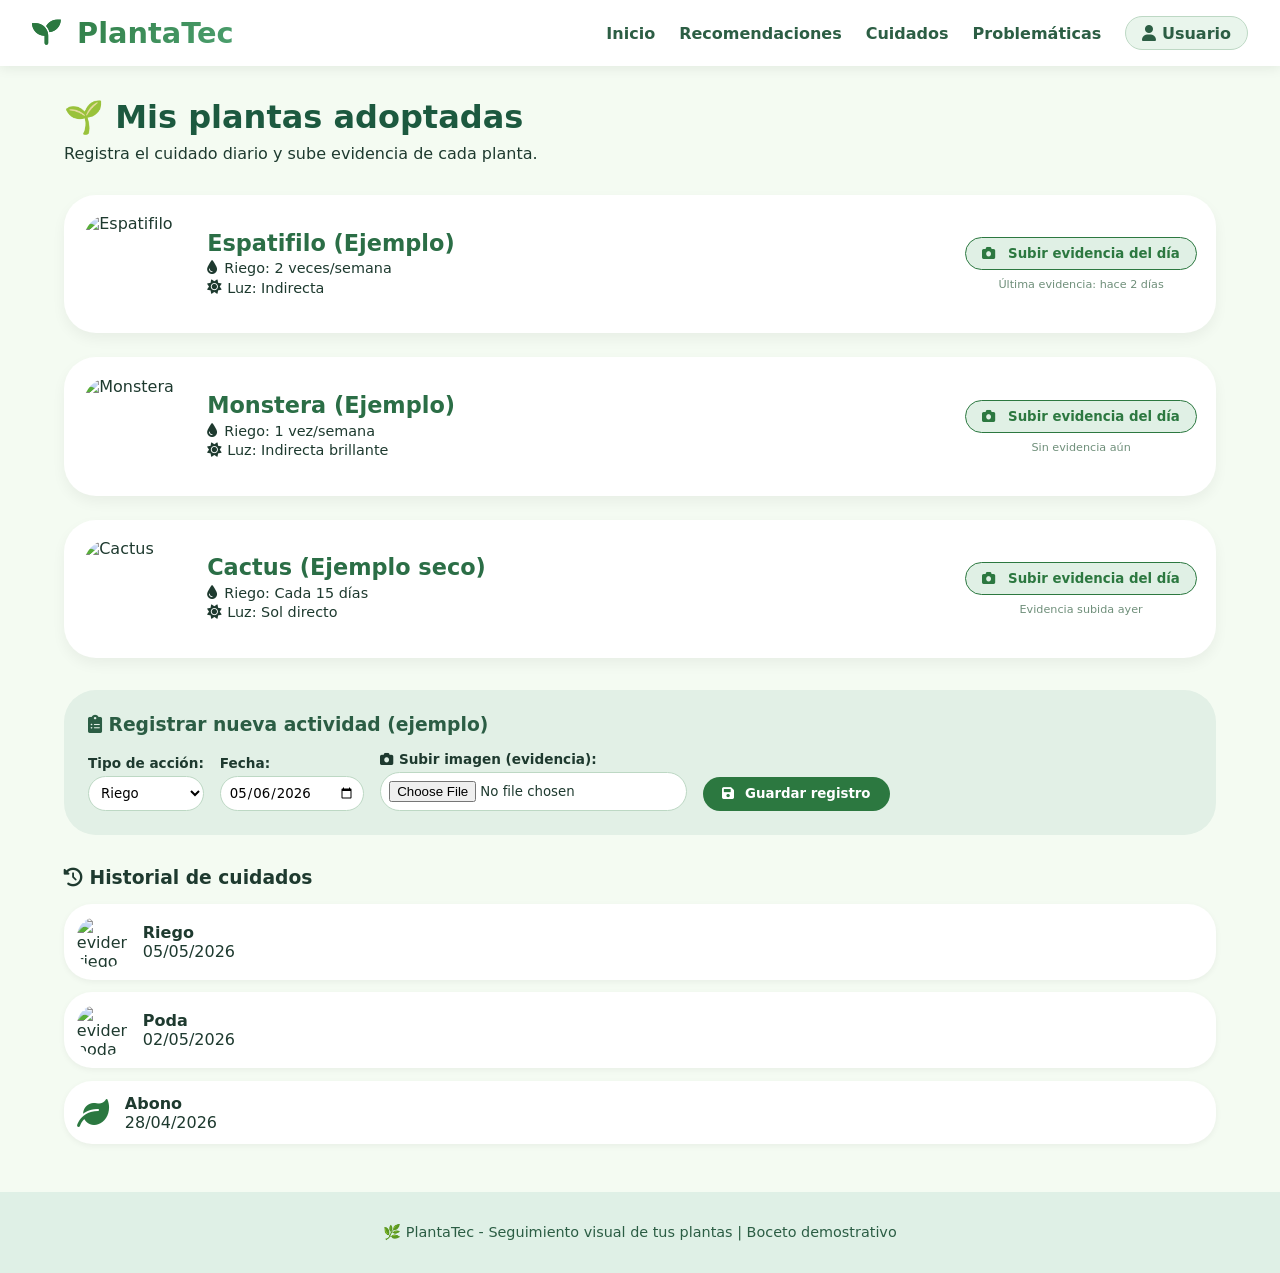
==== cuidados.html @ f68d7072 "first commit" ====
<!DOCTYPE html>
<html lang="es">
<head>
    <meta charset="UTF-8">
    <meta name="viewport" content="width=device-width, initial-scale=1.0">
    <title>PlantaTec | Cuidados</title>
    <link rel="stylesheet" href="cuidados.css">
    <link rel="stylesheet" href="https://cdnjs.cloudflare.com/ajax/libs/font-awesome/6.0.0-beta3/css/all.min.css">
</head>
<body>
    <nav class="navbar">
        <div class="logo"><i class="fas fa-seedling"></i> PlantaTec</div>
        <div class="nav-links">
            <a href="index.html">Inicio</a>
            <a href="recomendaciones.html">Recomendaciones</a>
            <a href="cuidados.html">Cuidados</a>
            <a href="problematicas.html">Problemáticas</a>
            <a href="#" class="btn-user"><i class="fas fa-user"></i> Usuario</a>
        </div>
    </nav>

    <div class="container">
        <h1>🌱 Mis plantas adoptadas</h1>
        <p>Registra el cuidado diario y sube evidencia de cada planta.</p>

        <!-- Lista de plantas (cards con ícono de cámara para evidencia) -->
        <div class="plantas-adoptadas">
            <!-- Card Planta 1 -->
            <div class="planta-card">
                <img src="https://images.unsplash.com/photo-1592150621744-aca64f48394a?w=200&h=150&fit=crop" alt="Espatifilo">
                <div class="info">
                    <h3>Espatifilo (Ejemplo)</h3>
                    <p><i class="fas fa-tint"></i> Riego: 2 veces/semana</p>
                    <p><i class="fas fa-sun"></i> Luz: Indirecta</p>
                </div>
                <div class="evidencia">
                    <button class="btn-camara"><i class="fas fa-camera"></i> Subir evidencia del día</button>
                    <small>Última evidencia: hace 2 días</small>
                </div>
            </div>
            <!-- Card Planta 2 -->
            <div class="planta-card">
                <img src="https://images.unsplash.com/photo-1614594978485-ca3fc7f1d5a2?w=200&h=150&fit=crop" alt="Monstera">
                <div class="info">
                    <h3>Monstera (Ejemplo)</h3>
                    <p><i class="fas fa-tint"></i> Riego: 1 vez/semana</p>
                    <p><i class="fas fa-sun"></i> Luz: Indirecta brillante</p>
                </div>
                <div class="evidencia">
                    <button class="btn-camara"><i class="fas fa-camera"></i> Subir evidencia del día</button>
                    <small>Sin evidencia aún</small>
                </div>
            </div>
            <!-- Card Planta 3 -->
            <div class="planta-card">
                <img src="https://images.unsplash.com/photo-1480094750812-3cc6a3d97c2e?w=200&h=150&fit=crop" alt="Cactus">
                <div class="info">
                    <h3>Cactus (Ejemplo seco)</h3>
                    <p><i class="fas fa-tint"></i> Riego: Cada 15 días</p>
                    <p><i class="fas fa-sun"></i> Luz: Sol directo</p>
                </div>
                <div class="evidencia">
                    <button class="btn-camara"><i class="fas fa-camera"></i> Subir evidencia del día</button>
                    <small>Evidencia subida ayer</small>
                </div>
            </div>
        </div>

        <!-- Sección de ejemplo: formulario para registrar actividad con cámara -->
        <div class="ejemplo-registro">
            <h3><i class="fas fa-clipboard-list"></i> Registrar nueva actividad (ejemplo)</h3>
            <div class="form-ejemplo">
                <div class="campo">
                    <label>Tipo de acción:</label>
                    <select>
                        <option>Riego</option>
                        <option>Poda</option>
                        <option>Abono</option>
                        <option>Trasplante</option>
                    </select>
                </div>
                <div class="campo">
                    <label>Fecha:</label>
                    <input type="date" value="2026-05-06">
                </div>
                <div class="campo">
                    <label><i class="fas fa-camera"></i> Subir imagen (evidencia):</label>
                    <input type="file" accept="image/*">
                </div>
                <button class="btn-guardar"><i class="fas fa-save"></i> Guardar registro</button>
            </div>
        </div>

        <!-- Historial de actividades (ejemplo visual) -->
        <div class="historial">
            <h3><i class="fas fa-history"></i> Historial de cuidados</h3>
            <div class="lista-historial">
                <div class="registro-item">
                    <img src="https://images.unsplash.com/photo-1585320806297-9794b3e4eeae?w=60&h=60&fit=crop" alt="evidencia riego">
                    <div><strong>Riego</strong><br>05/05/2026</div>
                </div>
                <div class="registro-item">
                    <img src="https://images.unsplash.com/photo-1591857177580-dc82b9ac4e1e?w=60&h=60&fit=crop" alt="evidencia poda">
                    <div><strong>Poda</strong><br>02/05/2026</div>
                </div>
                <div class="registro-item">
                    <i class="fas fa-leaf" style="font-size: 2rem; color: #2b7840;"></i>
                    <div><strong>Abono</strong><br>28/04/2026</div>
                </div>
            </div>
        </div>
    </div>

    <footer>
        <p>🌿 PlantaTec - Seguimiento visual de tus plantas | Boceto demostrativo</p>
    </footer>
</body>
</html>
---- cuidados.css ----
* {
    margin: 0;
    padding: 0;
    box-sizing: border-box;
    font-family: system-ui, 'Segoe UI', 'Helvetica Neue', sans-serif;
}
body {
    background: #f4fbf2;
    color: #1e3a2f;
}

.navbar {
    position: sticky;
    top: 0;
    background: rgba(255, 255, 255, 0.96);
    backdrop-filter: blur(12px);
    box-shadow: 0 2px 12px rgba(0, 32, 0, 0.08);
    display: flex;
    justify-content: space-between;
    align-items: center;
    padding: 1rem 2rem;
    z-index: 1000;
    flex-wrap: wrap;
}
.logo {
    font-size: 1.8rem;
    font-weight: 800;
    background: linear-gradient(135deg, #2b7840, #4c9f6e);
    -webkit-background-clip: text;
    background-clip: text;
    color: transparent;
}
.logo i {
    color: #2b7840;
    margin-right: 6px;
}
.nav-links {
    display: flex;
    gap: 1.5rem;
    align-items: center;
    flex-wrap: wrap;
}
.nav-links a {
    text-decoration: none;
    font-weight: 600;
    color: #2c5e44;
    transition: 0.2s;
}
.nav-links a:hover {
    color: #1c8b4e;
}
.btn-user {
    background: #e9f5ec;
    padding: 0.4rem 1rem;
    border-radius: 40px;
    border: 1px solid #bdd8c4;
}

.container {
    max-width: 1200px;
    margin: 2rem auto;
    padding: 0 1.5rem;
}
h1 {
    font-size: 2rem;
    color: #1c593f;
    margin-bottom: 0.5rem;
}

/* Cards de plantas adoptadas */
.plantas-adoptadas {
    display: flex;
    flex-direction: column;
    gap: 1.5rem;
    margin: 2rem 0;
}
.planta-card {
    background: white;
    border-radius: 32px;
    padding: 1.2rem;
    display: flex;
    flex-wrap: wrap;
    align-items: center;
    gap: 1.5rem;
    box-shadow: 0 6px 14px rgba(0, 0, 0, 0.05);
    transition: 0.2s;
}
.planta-card:hover {
    transform: translateX(4px);
    box-shadow: 0 12px 24px rgba(0, 0, 0, 0.08);
}
.planta-card img {
    width: 100px;
    height: 100px;
    border-radius: 28px;
    object-fit: cover;
}
.info {
    flex: 2;
}
.info h3 {
    font-size: 1.4rem;
    color: #2b6e46;
    margin-bottom: 0.3rem;
}
.info p {
    margin: 0.2rem 0;
    font-size: 0.9rem;
    display: flex;
    align-items: center;
    gap: 6px;
}
.evidencia {
    text-align: center;
    min-width: 180px;
}
.btn-camara {
    background: #e0f0e5;
    border: 1px solid #2c7840;
    color: #2c7840;
    padding: 0.5rem 1rem;
    border-radius: 40px;
    font-weight: bold;
    cursor: pointer;
    transition: 0.2s;
    width: 100%;
}
.btn-camara i {
    margin-right: 8px;
}
.btn-camara:hover {
    background: #2c7840;
    color: white;
}
.evidencia small {
    display: block;
    margin-top: 0.5rem;
    font-size: 0.7rem;
    color: #6f8f7a;
}

/* Ejemplo de formulario de registro */
.ejemplo-registro {
    background: #e2f0e6;
    border-radius: 32px;
    padding: 1.5rem;
    margin: 2rem 0;
}
.ejemplo-registro h3 {
    margin-bottom: 1rem;
    color: #2b5d44;
}
.form-ejemplo {
    display: flex;
    flex-wrap: wrap;
    gap: 1rem;
    align-items: flex-end;
}
.campo {
    display: flex;
    flex-direction: column;
    gap: 0.3rem;
}
.campo label {
    font-weight: 600;
    font-size: 0.85rem;
}
.campo input, .campo select {
    padding: 0.5rem;
    border-radius: 28px;
    border: 1px solid #bdd8c4;
    background: white;
}
.btn-guardar {
    background: #2c7840;
    color: white;
    border: none;
    padding: 0.6rem 1.2rem;
    border-radius: 40px;
    font-weight: bold;
    cursor: pointer;
}
.btn-guardar i {
    margin-right: 6px;
}

/* Historial */
.historial {
    margin: 2rem 0;
}
.historial h3 {
    margin-bottom: 1rem;
}
.lista-historial {
    display: flex;
    flex-direction: column;
    gap: 0.8rem;
}
.registro-item {
    background: white;
    padding: 0.8rem;
    border-radius: 28px;
    display: flex;
    align-items: center;
    gap: 1rem;
    box-shadow: 0 2px 6px rgba(0,0,0,0.05);
}
.registro-item img {
    width: 50px;
    height: 50px;
    border-radius: 20px;
    object-fit: cover;
}

footer {
    background: #dff0e6;
    text-align: center;
    padding: 2rem;
    font-size: 0.9rem;
    color: #2b5d44;
    margin-top: 3rem;
}

@media (max-width: 700px) {
    .navbar {
        flex-direction: column;
        gap: 0.7rem;
    }
    .planta-card {
        flex-direction: column;
        text-align: center;
    }
    .evidencia {
        width: 100%;
    }
    .form-ejemplo {
        flex-direction: column;
        align-items: stretch;
    }
}
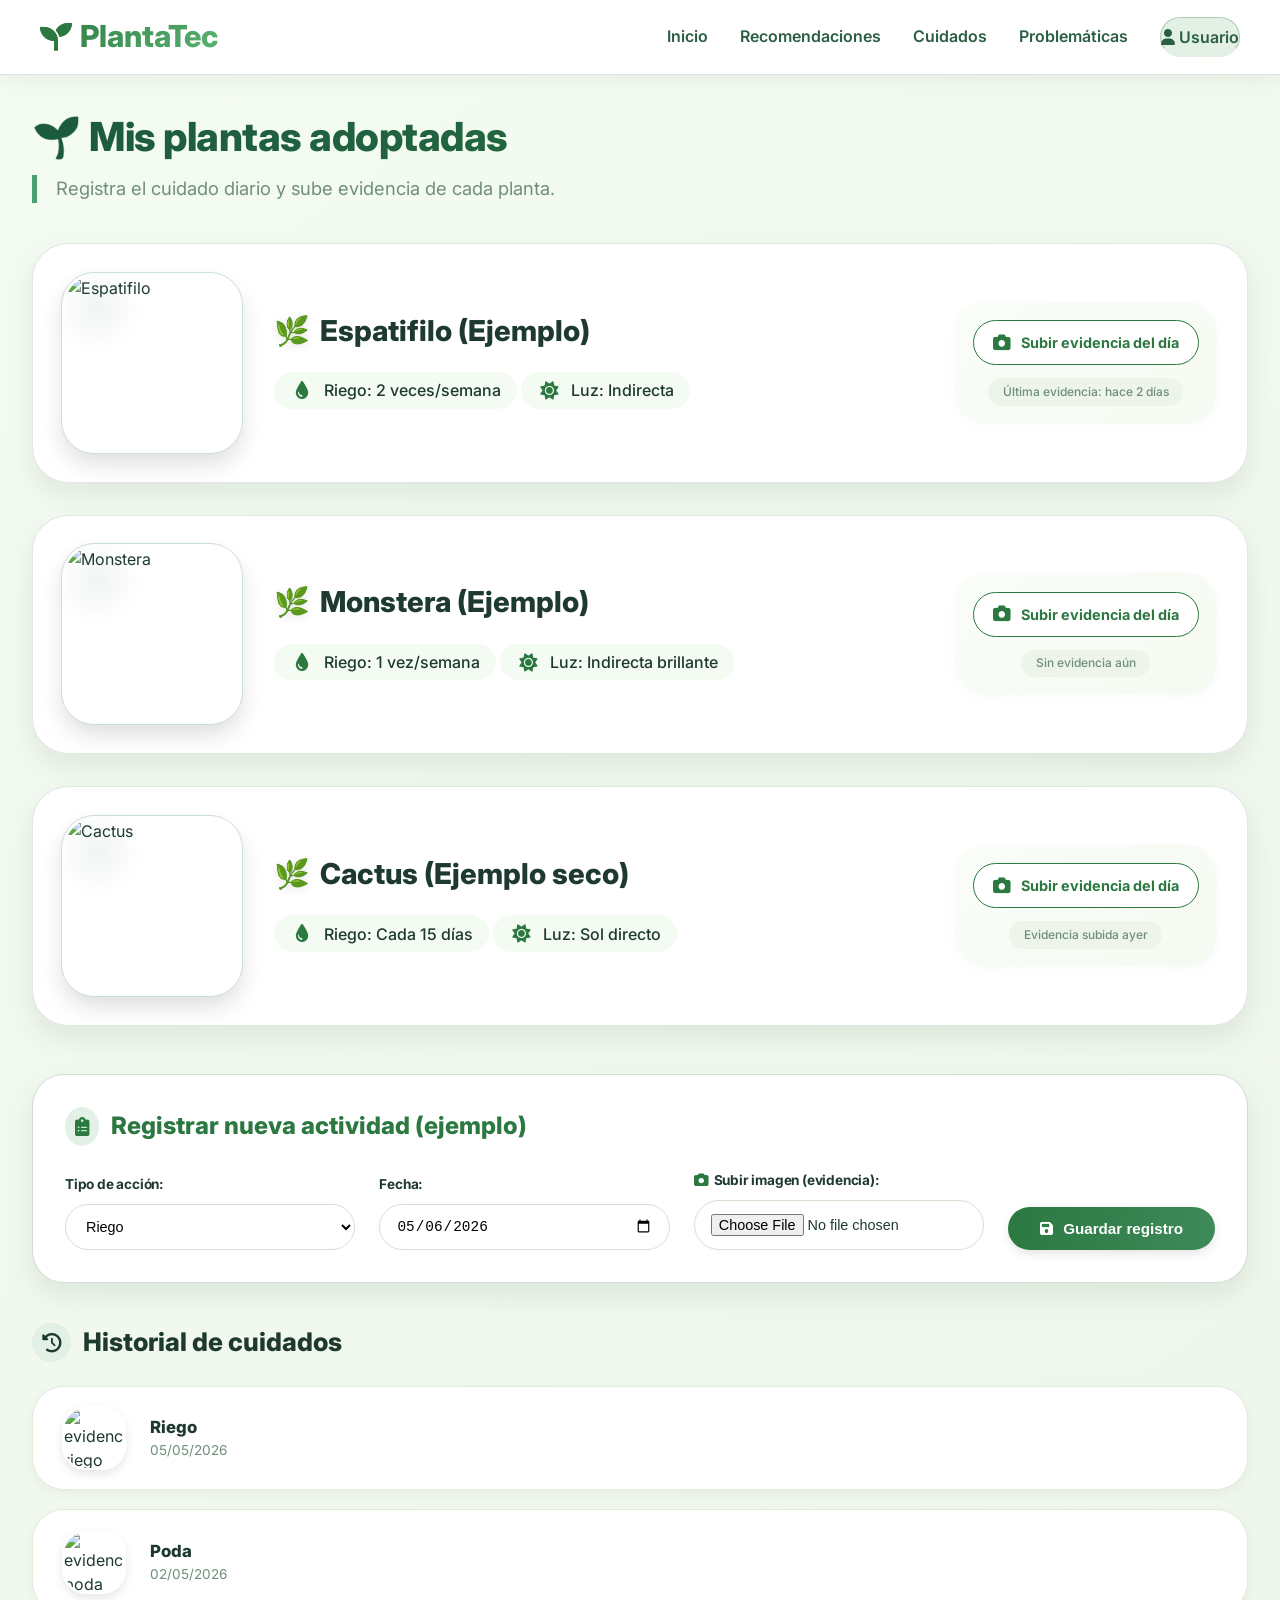
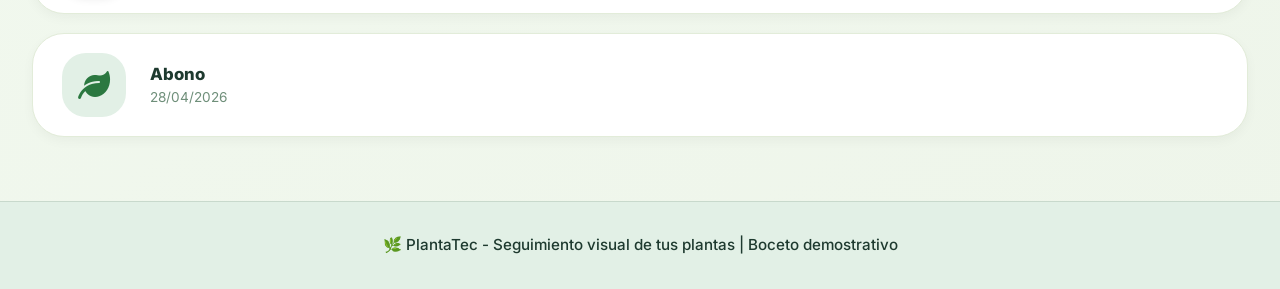
==== commit ed4d6fa6: "2025.05.08 cambios en index, cuidados y problematicas" ====
--- a/cuidados.html
+++ b/cuidados.html
@@ -40,7 +40,7 @@
             </div>
             <!-- Card Planta 2 -->
             <div class="planta-card">
-                <img src="https://images.unsplash.com/photo-1614594978485-ca3fc7f1d5a2?w=200&h=150&fit=crop" alt="Monstera">
+                <img src="https://tse2.mm.bing.net/th/id/OIP.Z5zMbH6eX_sbScA_QdeUdgHaHa?rs=1&pid=ImgDetMain&o=7&rm=3" alt="Monstera">
                 <div class="info">
                     <h3>Monstera (Ejemplo)</h3>
                     <p><i class="fas fa-tint"></i> Riego: 1 vez/semana</p>
@@ -53,7 +53,7 @@
             </div>
             <!-- Card Planta 3 -->
             <div class="planta-card">
-                <img src="https://images.unsplash.com/photo-1480094750812-3cc6a3d97c2e?w=200&h=150&fit=crop" alt="Cactus">
+                <img src="https://www.thespruce.com/thmb/aGoV3WNcIa0jo2ps_dJlDGJxHvg=/1210x0/filters:no_upscale():max_bytes(150000):strip_icc()/saguarocactus-GettyImages-506103644-9d881bd28f144ba4be61c2b32e0ff124.jpg" alt="Cactus">
                 <div class="info">
                     <h3>Cactus (Ejemplo seco)</h3>
                     <p><i class="fas fa-tint"></i> Riego: Cada 15 días</p>
--- a/cuidados.css
+++ b/cuidados.css
@@ -1,240 +1,608 @@
+/* ============================================
+   PlantaTec - Estilo renovado (imagenes grandes + diseño lindo)
+   Versión con cards destacadas, iconos bonitos y bordes refinados
+   ============================================ */
+
+@import url('https://fonts.googleapis.com/css2?family=Inter:opsz,wght@14..32,300;14..32,400;14..32,600;14..32,700;14..32,800&display=swap');
+
+:root {
+    --verde-profundo: #1e3a2f;
+    --verde-medio: #2b7840;
+    --verde-suave: #4c9f6e;
+    --verde-claro: #e2f0e6;
+    --verde-muy-claro: #f4fbf2;
+    --gris-verde: #6f8f7a;
+    --blanco: #ffffff;
+    --crema: #fef9e8;
+    --sombra-suave: 0 12px 28px rgba(0, 32, 0, 0.08);
+    --sombra-elevada: 0 20px 35px rgba(0, 0, 0, 0.12);
+    --border-radius-card: 36px;
+    --border-radius-elemento: 32px;
+    --transition: all 0.3s cubic-bezier(0.2, 0.9, 0.4, 1.1);
+}
+
 * {
     margin: 0;
     padding: 0;
     box-sizing: border-box;
-    font-family: system-ui, 'Segoe UI', 'Helvetica Neue', sans-serif;
-}
+}
+
 body {
-    background: #f4fbf2;
-    color: #1e3a2f;
-}
-
+    font-family: 'Inter', system-ui, -apple-system, 'Segoe UI', sans-serif;
+    background: linear-gradient(145deg, var(--verde-muy-claro) 0%, #eef5ea 100%);
+    color: var(--verde-profundo);
+    line-height: 1.5;
+}
+
+/* ===== Navegación ===== */
 .navbar {
     position: sticky;
     top: 0;
-    background: rgba(255, 255, 255, 0.96);
-    backdrop-filter: blur(12px);
-    box-shadow: 0 2px 12px rgba(0, 32, 0, 0.08);
+    background: rgba(255, 255, 255, 0.94);
+    backdrop-filter: blur(16px);
+    box-shadow: 0 4px 20px rgba(0, 32, 0, 0.06);
     display: flex;
     justify-content: space-between;
     align-items: center;
-    padding: 1rem 2rem;
+    padding: 0.9rem 2.5rem;
     z-index: 1000;
     flex-wrap: wrap;
-}
+    border-bottom: 1px solid rgba(75, 130, 90, 0.2);
+}
+
 .logo {
-    font-size: 1.8rem;
+    font-size: 1.9rem;
     font-weight: 800;
-    background: linear-gradient(135deg, #2b7840, #4c9f6e);
+    background: linear-gradient(135deg, var(--verde-medio), #5cb573);
     -webkit-background-clip: text;
     background-clip: text;
     color: transparent;
-}
+    display: flex;
+    align-items: center;
+    gap: 8px;
+}
+
 .logo i {
-    color: #2b7840;
-    margin-right: 6px;
-}
+    background: none;
+    color: var(--verde-medio);
+    font-size: 2rem;
+}
+
 .nav-links {
     display: flex;
-    gap: 1.5rem;
+    gap: 2rem;
     align-items: center;
     flex-wrap: wrap;
 }
+
 .nav-links a {
     text-decoration: none;
     font-weight: 600;
     color: #2c5e44;
-    transition: 0.2s;
-}
+    transition: var(--transition);
+    padding: 0.4rem 0;
+    border-bottom: 2px solid transparent;
+}
+
 .nav-links a:hover {
-    color: #1c8b4e;
-}
+    color: var(--verde-medio);
+    border-bottom-color: var(--verde-medio);
+}
+
 .btn-user {
-    background: #e9f5ec;
-    padding: 0.4rem 1rem;
-    border-radius: 40px;
-    border: 1px solid #bdd8c4;
-}
-
+    background: var(--verde-claro);
+    padding: 0.5rem 1.4rem;
+    border-radius: 60px;
+    border: 1px solid rgba(43, 120, 64, 0.3);
+    transition: var(--transition);
+}
+
+.btn-user:hover {
+    background: var(--verde-medio);
+    color: white !important;
+    border-color: var(--verde-medio);
+}
+
+/* ===== Contenedor principal ===== */
 .container {
-    max-width: 1200px;
+    max-width: 1300px;
     margin: 2rem auto;
-    padding: 0 1.5rem;
-}
+    padding: 0 2rem;
+}
+
 h1 {
-    font-size: 2rem;
-    color: #1c593f;
+    font-size: 2.5rem;
+    font-weight: 800;
+    background: linear-gradient(125deg, #1c593f, var(--verde-medio));
+    -webkit-background-clip: text;
+    background-clip: text;
+    color: transparent;
     margin-bottom: 0.5rem;
-}
-
-/* Cards de plantas adoptadas */
+    letter-spacing: -0.5px;
+}
+
+.container > p {
+    font-size: 1.15rem;
+    color: var(--gris-verde);
+    margin-bottom: 2.5rem;
+    border-left: 5px solid var(--verde-suave);
+    padding-left: 1.2rem;
+    font-weight: 400;
+}
+
+/* ===== Tarjetas de plantas - IMAGEN GRANDE ===== */
 .plantas-adoptadas {
     display: flex;
     flex-direction: column;
-    gap: 1.5rem;
-    margin: 2rem 0;
-}
+    gap: 2rem;
+    margin: 2rem 0 3rem;
+}
+
 .planta-card {
-    background: white;
+    background: var(--blanco);
+    border-radius: var(--border-radius-card);
+    padding: 1.8rem;
+    display: flex;
+    flex-wrap: wrap;
+    align-items: center;
+    gap: 2rem;
+    box-shadow: var(--sombra-suave);
+    transition: var(--transition);
+    border: 1px solid rgba(100, 140, 110, 0.2);
+    position: relative;
+    backdrop-filter: blur(2px);
+}
+
+/* Efecto decorativo en borde izquierdo */
+.planta-card::before {
+    content: '';
+    position: absolute;
+    top: 20px;
+    left: 20px;
+    width: 90px;
+    height: 90px;
+    background: radial-gradient(circle, rgba(75, 130, 90, 0.08) 0%, transparent 70%);
+    border-radius: 50%;
+    pointer-events: none;
+    z-index: 0;
+}
+
+.planta-card:hover {
+    transform: translateY(-6px);
+    box-shadow: var(--sombra-elevada);
+    border-color: rgba(75, 130, 90, 0.4);
+}
+
+/* IMAGEN MÁS GRANDE */
+.planta-card img {
+    width: 180px;
+    height: 180px;
     border-radius: 32px;
-    padding: 1.2rem;
-    display: flex;
-    flex-wrap: wrap;
-    align-items: center;
-    gap: 1.5rem;
-    box-shadow: 0 6px 14px rgba(0, 0, 0, 0.05);
-    transition: 0.2s;
-}
-.planta-card:hover {
-    transform: translateX(4px);
-    box-shadow: 0 12px 24px rgba(0, 0, 0, 0.08);
-}
-.planta-card img {
-    width: 100px;
-    height: 100px;
-    border-radius: 28px;
     object-fit: cover;
-}
+    box-shadow: 0 12px 22px rgba(0, 0, 0, 0.12);
+    transition: var(--transition);
+    border: 3px solid white;
+    outline: 1px solid #cde0d4;
+    flex-shrink: 0;
+}
+
+.planta-card:hover img {
+    transform: scale(1.02);
+    box-shadow: 0 18px 28px rgba(0, 0, 0, 0.15);
+}
+
 .info {
     flex: 2;
-}
+    z-index: 1;
+}
+
 .info h3 {
-    font-size: 1.4rem;
-    color: #2b6e46;
-    margin-bottom: 0.3rem;
-}
+    font-size: 1.8rem;
+    font-weight: 800;
+    color: var(--verde-profundo);
+    margin-bottom: 0.75rem;
+    display: flex;
+    align-items: center;
+    gap: 10px;
+}
+
+.info h3::before {
+    content: "🌿";
+    font-size: 1.8rem;
+    filter: drop-shadow(0 2px 4px rgba(0,0,0,0.1));
+}
+
 .info p {
-    margin: 0.2rem 0;
-    font-size: 0.9rem;
-    display: flex;
-    align-items: center;
-    gap: 6px;
-}
+    margin: 0.5rem 0;
+    font-size: 1rem;
+    display: inline-flex;
+    align-items: center;
+    gap: 10px;
+    background: var(--verde-muy-claro);
+    padding: 0.4rem 1rem;
+    border-radius: 60px;
+    width: fit-content;
+    font-weight: 500;
+}
+
+.info p i {
+    color: var(--verde-medio);
+    font-size: 1.15rem;
+    width: 1.5rem;
+    text-align: center;
+}
+
 .evidencia {
     text-align: center;
-    min-width: 180px;
-}
+    min-width: 210px;
+    background: linear-gradient(135deg, #fafdf8, #f5faf2);
+    padding: 1.2rem;
+    border-radius: 32px;
+    box-shadow: inset 0 0 0 1px rgba(255,255,255,0.8), 0 4px 12px rgba(0,0,0,0.02);
+}
+
 .btn-camara {
-    background: #e0f0e5;
-    border: 1px solid #2c7840;
-    color: #2c7840;
-    padding: 0.5rem 1rem;
-    border-radius: 40px;
-    font-weight: bold;
+    background: var(--blanco);
+    border: 1.5px solid var(--verde-medio);
+    color: var(--verde-medio);
+    padding: 0.8rem 1.2rem;
+    border-radius: 60px;
+    font-weight: 700;
     cursor: pointer;
-    transition: 0.2s;
+    transition: var(--transition);
     width: 100%;
-}
+    font-size: 0.9rem;
+    display: flex;
+    align-items: center;
+    justify-content: center;
+    gap: 10px;
+    font-family: 'Inter', sans-serif;
+}
+
 .btn-camara i {
-    margin-right: 8px;
-}
+    font-size: 1.1rem;
+    transition: transform 0.2s;
+}
+
 .btn-camara:hover {
-    background: #2c7840;
+    background: var(--verde-medio);
     color: white;
-}
+    transform: scale(0.97);
+    box-shadow: 0 6px 14px rgba(43, 120, 64, 0.3);
+}
+
+.btn-camara:hover i {
+    transform: translateY(-2px);
+}
+
 .evidencia small {
-    display: block;
-    margin-top: 0.5rem;
-    font-size: 0.7rem;
-    color: #6f8f7a;
-}
-
-/* Ejemplo de formulario de registro */
+    display: inline-block;
+    margin-top: 0.8rem;
+    font-size: 0.75rem;
+    color: var(--gris-verde);
+    background: #edf4ea;
+    padding: 0.3rem 0.9rem;
+    border-radius: 50px;
+    font-weight: 500;
+    backdrop-filter: blur(2px);
+}
+
+/* ===== Formulario de registro (bonito) ===== */
 .ejemplo-registro {
-    background: #e2f0e6;
+    background: var(--blanco);
+    border-radius: var(--border-radius-elemento);
+    padding: 2rem;
+    margin: 2.5rem 0;
+    box-shadow: var(--sombra-suave);
+    border: 1px solid rgba(75, 130, 90, 0.25);
+    transition: var(--transition);
+}
+
+.ejemplo-registro:hover {
+    box-shadow: var(--sombra-elevada);
+}
+
+.ejemplo-registro h3 {
+    margin-bottom: 1.5rem;
+    color: var(--verde-medio);
+    font-weight: 800;
+    display: flex;
+    align-items: center;
+    gap: 12px;
+    font-size: 1.5rem;
+}
+
+.ejemplo-registro h3 i {
+    background: var(--verde-claro);
+    padding: 10px;
+    border-radius: 50%;
+    font-size: 1.2rem;
+    color: var(--verde-medio);
+}
+
+.form-ejemplo {
+    display: flex;
+    flex-wrap: wrap;
+    gap: 1.5rem;
+    align-items: flex-end;
+}
+
+.campo {
+    display: flex;
+    flex-direction: column;
+    gap: 0.6rem;
+    flex: 1;
+    min-width: 170px;
+}
+
+.campo label {
+    font-weight: 700;
+    font-size: 0.85rem;
+    color: var(--verde-profundo);
+    letter-spacing: -0.2px;
+    display: flex;
+    align-items: center;
+    gap: 6px;
+}
+
+.campo label i {
+    color: var(--verde-medio);
+    font-size: 0.9rem;
+}
+
+.campo input,
+.campo select {
+    padding: 0.8rem 1rem;
     border-radius: 32px;
-    padding: 1.5rem;
-    margin: 2rem 0;
-}
-.ejemplo-registro h3 {
-    margin-bottom: 1rem;
-    color: #2b5d44;
-}
-.form-ejemplo {
-    display: flex;
-    flex-wrap: wrap;
-    gap: 1rem;
-    align-items: flex-end;
-}
-.campo {
-    display: flex;
-    flex-direction: column;
-    gap: 0.3rem;
-}
-.campo label {
-    font-weight: 600;
-    font-size: 0.85rem;
-}
-.campo input, .campo select {
-    padding: 0.5rem;
-    border-radius: 28px;
-    border: 1px solid #bdd8c4;
-    background: white;
-}
+    border: 1.5px solid #d4e2d0;
+    background: var(--blanco);
+    transition: var(--transition);
+    font-size: 0.9rem;
+    font-weight: 500;
+}
+
+.campo input:focus,
+.campo select:focus {
+    outline: none;
+    border-color: var(--verde-medio);
+    box-shadow: 0 0 0 4px rgba(43, 120, 64, 0.15);
+}
+
 .btn-guardar {
-    background: #2c7840;
+    background: linear-gradient(105deg, var(--verde-medio), #3e8a5a);
     color: white;
     border: none;
-    padding: 0.6rem 1.2rem;
-    border-radius: 40px;
-    font-weight: bold;
+    padding: 0.8rem 2rem;
+    border-radius: 60px;
+    font-weight: 700;
     cursor: pointer;
-}
-.btn-guardar i {
-    margin-right: 6px;
-}
-
-/* Historial */
+    transition: var(--transition);
+    display: inline-flex;
+    align-items: center;
+    gap: 10px;
+    font-size: 0.95rem;
+    box-shadow: 0 4px 10px rgba(0,0,0,0.1);
+}
+
+.btn-guardar:hover {
+    transform: translateY(-3px);
+    box-shadow: 0 10px 20px rgba(43, 120, 64, 0.3);
+    background: linear-gradient(105deg, #236a3b, #2b7840);
+}
+
+/* ===== Historial mejorado con iconos lindos ===== */
 .historial {
-    margin: 2rem 0;
-}
+    margin: 2.5rem 0 1rem;
+}
+
 .historial h3 {
-    margin-bottom: 1rem;
-}
+    margin-bottom: 1.5rem;
+    font-size: 1.6rem;
+    display: flex;
+    align-items: center;
+    gap: 12px;
+    color: var(--verde-profundo);
+    font-weight: 800;
+}
+
+.historial h3 i {
+    background: var(--verde-claro);
+    padding: 10px;
+    border-radius: 60%;
+    font-size: 1.2rem;
+}
+
 .lista-historial {
     display: flex;
     flex-direction: column;
-    gap: 0.8rem;
-}
+    gap: 1.2rem;
+}
+
 .registro-item {
-    background: white;
-    padding: 0.8rem;
-    border-radius: 28px;
-    display: flex;
-    align-items: center;
-    gap: 1rem;
-    box-shadow: 0 2px 6px rgba(0,0,0,0.05);
-}
+    background: var(--blanco);
+    padding: 1.2rem 1.8rem;
+    border-radius: 32px;
+    display: flex;
+    align-items: center;
+    gap: 1.5rem;
+    box-shadow: 0 4px 12px rgba(0, 0, 0, 0.04);
+    transition: var(--transition);
+    border: 1px solid #e2ecd9;
+}
+
+.registro-item:hover {
+    transform: translateX(10px);
+    border-left: 6px solid var(--verde-medio);
+    background: #fefffd;
+    box-shadow: 0 8px 20px rgba(0,0,0,0.06);
+}
+
 .registro-item img {
-    width: 50px;
-    height: 50px;
-    border-radius: 20px;
+    width: 64px;
+    height: 64px;
+    border-radius: 24px;
     object-fit: cover;
-}
-
+    box-shadow: 0 4px 10px rgba(0,0,0,0.1);
+    border: 2px solid white;
+}
+
+.registro-item i.fa-leaf {
+    font-size: 2.5rem;
+    color: var(--verde-medio);
+    background: var(--verde-claro);
+    padding: 0.7rem;
+    border-radius: 24px;
+    width: 64px;
+    height: 64px;
+    display: flex;
+    align-items: center;
+    justify-content: center;
+}
+
+.registro-item div strong {
+    font-weight: 800;
+    font-size: 1.05rem;
+    color: var(--verde-profundo);
+}
+
+.registro-item div {
+    font-size: 0.85rem;
+    color: var(--gris-verde);
+}
+
+/* ===== Footer ===== */
 footer {
-    background: #dff0e6;
+    background: var(--verde-claro);
     text-align: center;
     padding: 2rem;
-    font-size: 0.9rem;
-    color: #2b5d44;
-    margin-top: 3rem;
-}
-
-@media (max-width: 700px) {
+    font-size: 0.95rem;
+    color: var(--verde-profundo);
+    margin-top: 4rem;
+    border-top: 1px solid rgba(55, 90, 55, 0.15);
+    backdrop-filter: blur(4px);
+    font-weight: 500;
+}
+
+/* ===== Responsive: en móvil la imagen sigue siendo grande pero se adapta ===== */
+@media (max-width: 850px) {
     .navbar {
+        padding: 0.8rem 1.5rem;
         flex-direction: column;
-        gap: 0.7rem;
-    }
+        gap: 0.8rem;
+    }
+    
+    .nav-links {
+        gap: 1.2rem;
+        justify-content: center;
+    }
+    
+    .container {
+        padding: 0 1.2rem;
+    }
+    
+    h1 {
+        font-size: 2rem;
+    }
+    
     .planta-card {
         flex-direction: column;
         text-align: center;
-    }
+        gap: 1.5rem;
+        padding: 1.5rem;
+    }
+    
+    /* Imagen sigue siendo grande, pero se adapta al ancho */
+    .planta-card img {
+        width: 200px;
+        height: 200px;
+        margin: 0 auto;
+    }
+    
+    .info {
+        text-align: center;
+    }
+    
+    .info p {
+        margin-left: auto;
+        margin-right: auto;
+    }
+    
+    .info h3::before {
+        display: none;
+    }
+    
     .evidencia {
         width: 100%;
     }
+    
     .form-ejemplo {
         flex-direction: column;
         align-items: stretch;
     }
-}+    
+    .campo {
+        width: 100%;
+    }
+    
+    .btn-guardar {
+        justify-content: center;
+    }
+    
+    .registro-item {
+        flex-wrap: wrap;
+        justify-content: center;
+        text-align: center;
+        gap: 1rem;
+        padding: 1.2rem;
+    }
+    
+    .registro-item:hover {
+        transform: translateX(0);
+        border-left: 6px solid var(--verde-medio);
+    }
+}
+
+@media (max-width: 480px) {
+    .planta-card img {
+        width: 160px;
+        height: 160px;
+    }
+    
+    .info h3 {
+        font-size: 1.5rem;
+    }
+}
+
+/* ===== Detalles extra: botones más suaves, íconos animados ===== */
+.btn-camara i, .btn-guardar i {
+    transition: transform 0.2s;
+}
+
+.btn-camara:hover i, .btn-guardar:hover i {
+    transform: translateY(-2px);
+}
+
+/* Mejora de accesibilidad visual */
+.planta-card, .ejemplo-registro, .registro-item {
+    transition: all 0.25s ease-out;
+}
+
+/* Animación suave al cargar */
+@keyframes fadeSlideUp {
+    from {
+        opacity: 0;
+        transform: translateY(20px);
+    }
+    to {
+        opacity: 1;
+        transform: translateY(0);
+    }
+}
+
+.planta-card, .ejemplo-registro, .historial {
+    animation: fadeSlideUp 0.5s cubic-bezier(0.2, 0.9, 0.3, 1) backwards;
+}
+
+.planta-card:nth-child(1) { animation-delay: 0.05s; }
+.planta-card:nth-child(2) { animation-delay: 0.1s; }
+.planta-card:nth-child(3) { animation-delay: 0.15s; }
